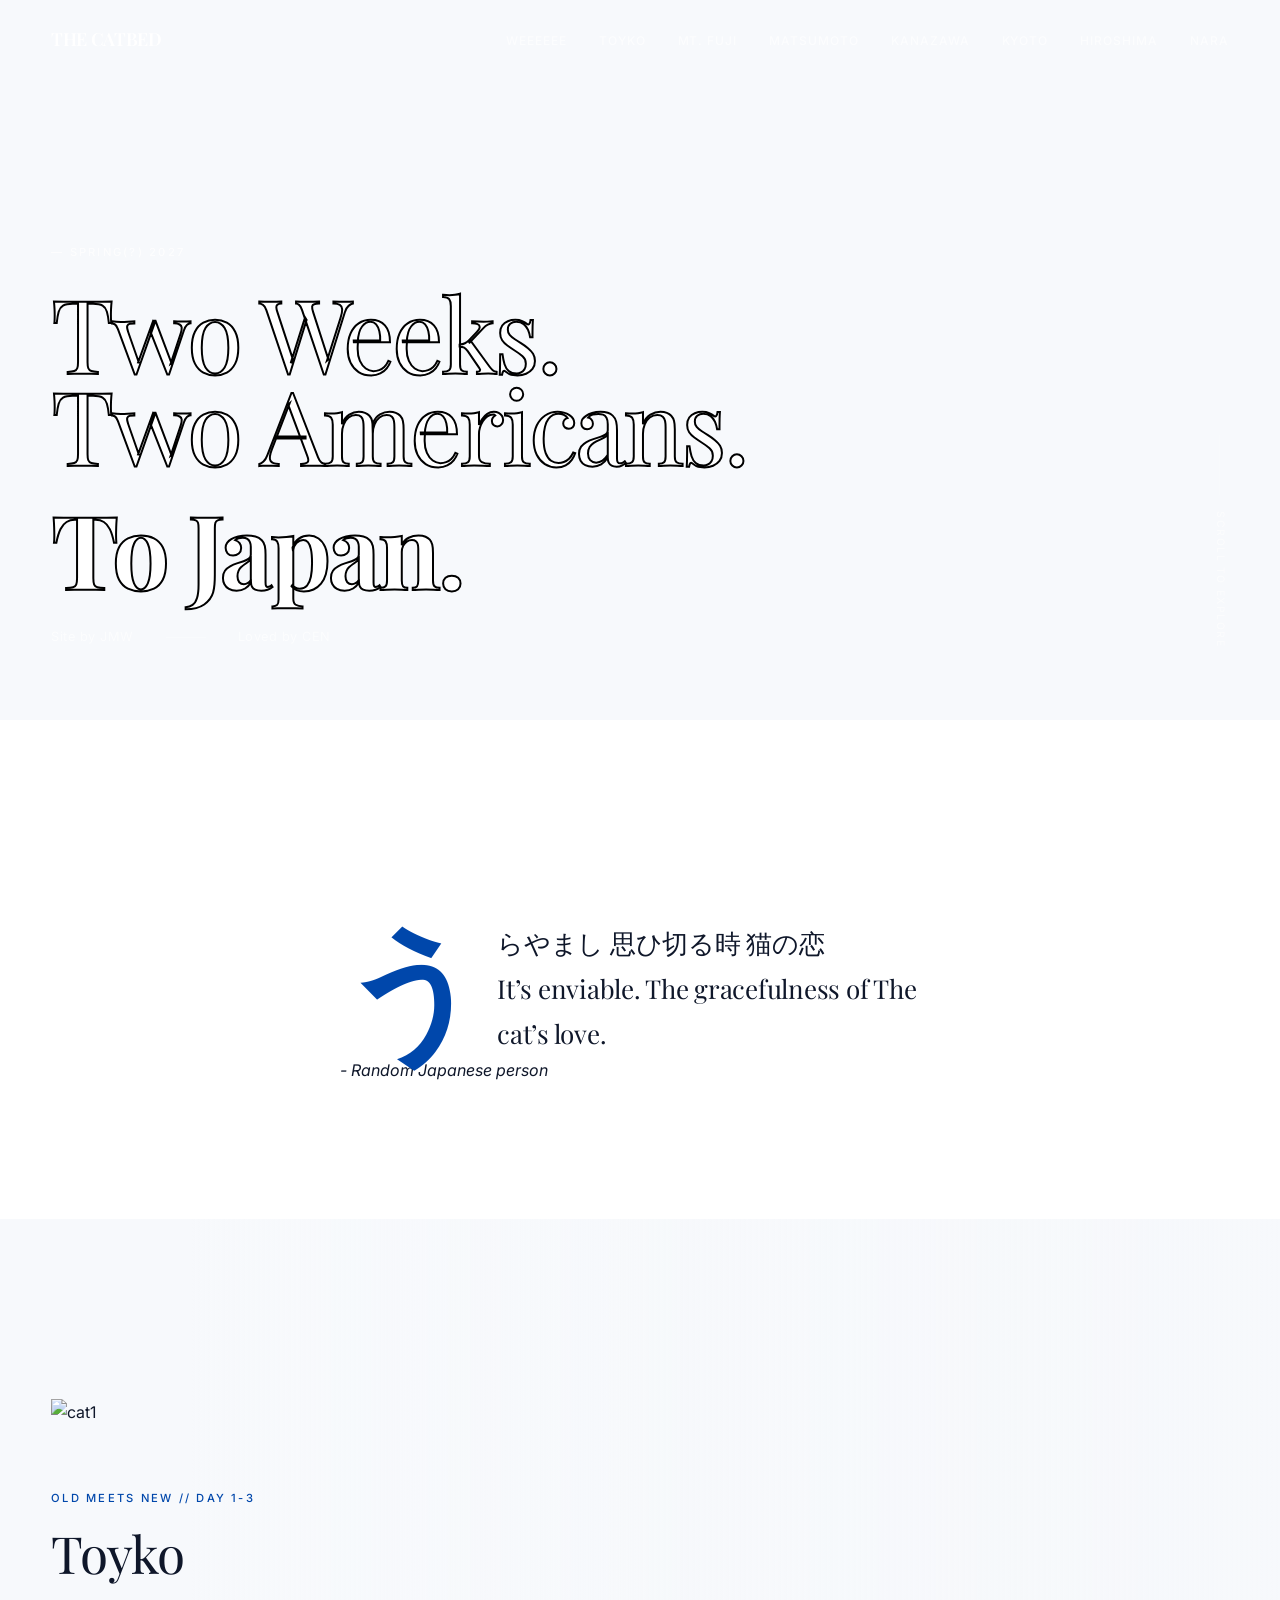
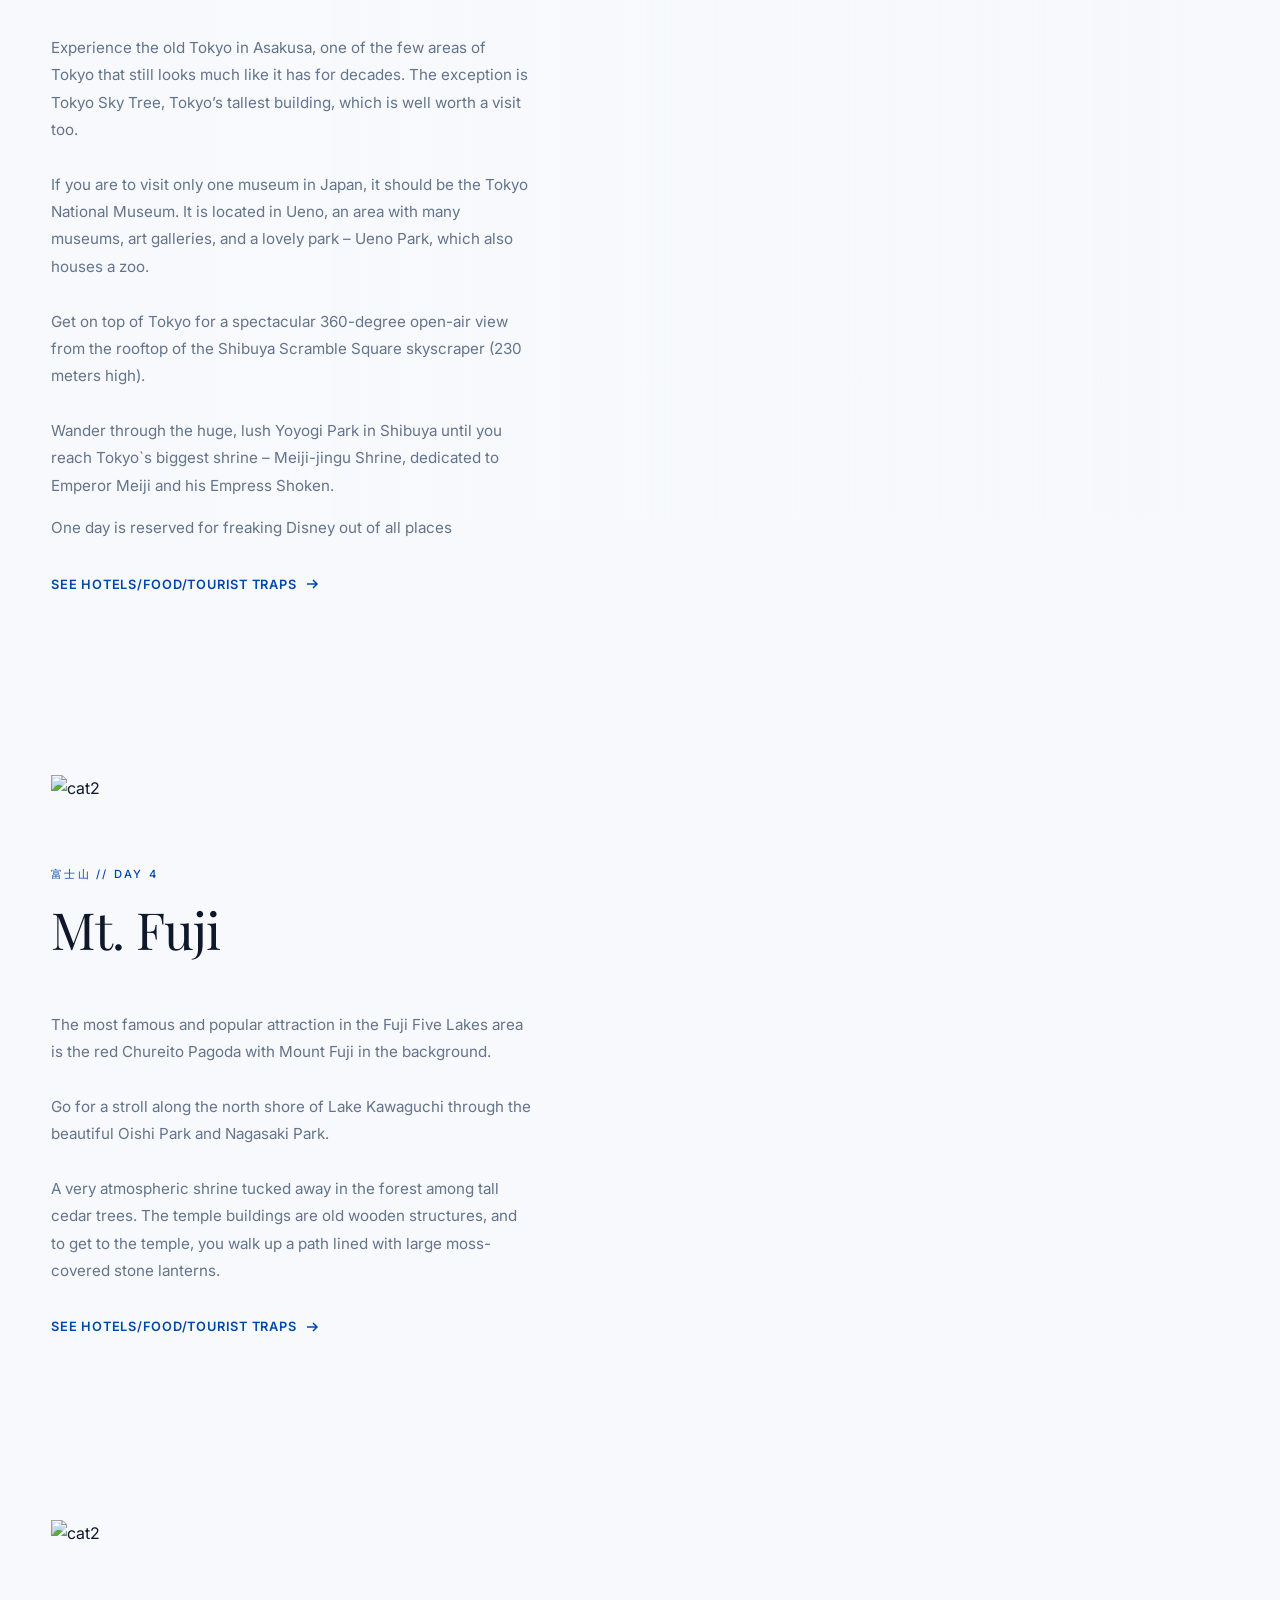
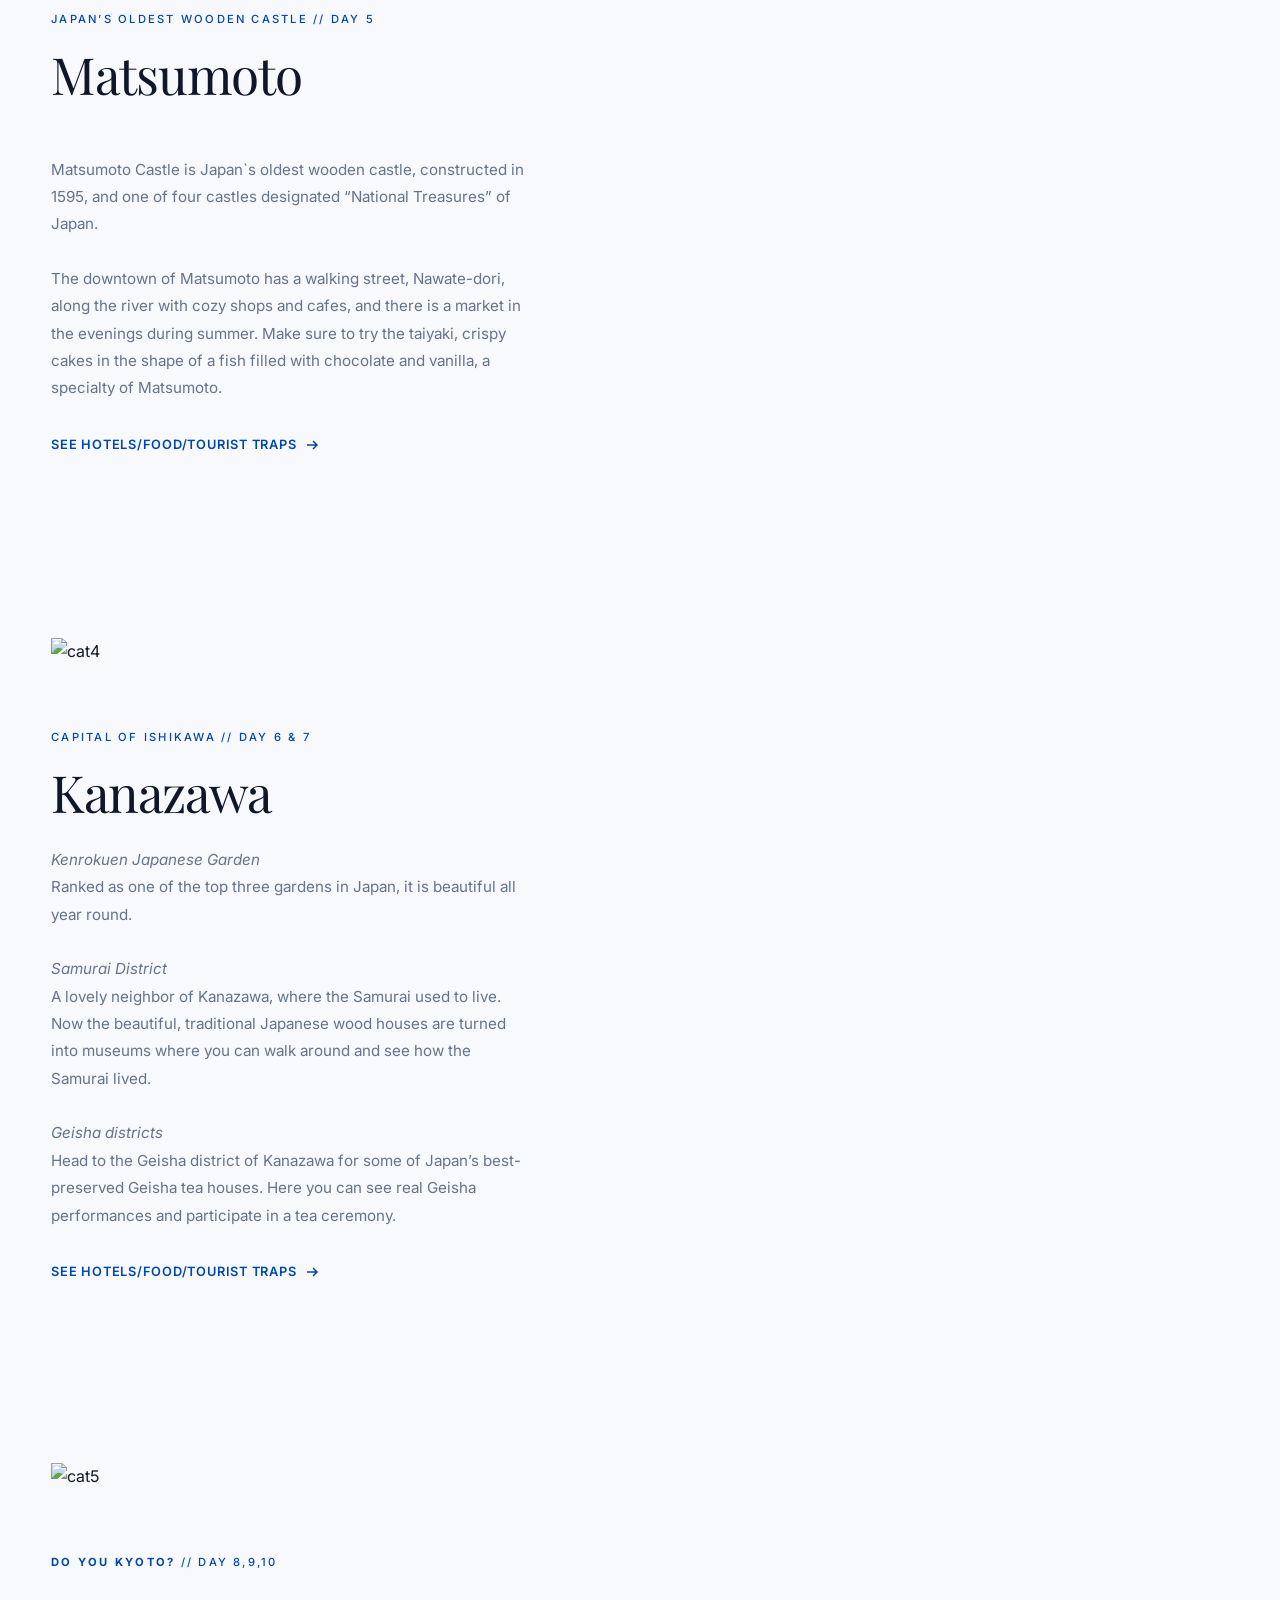
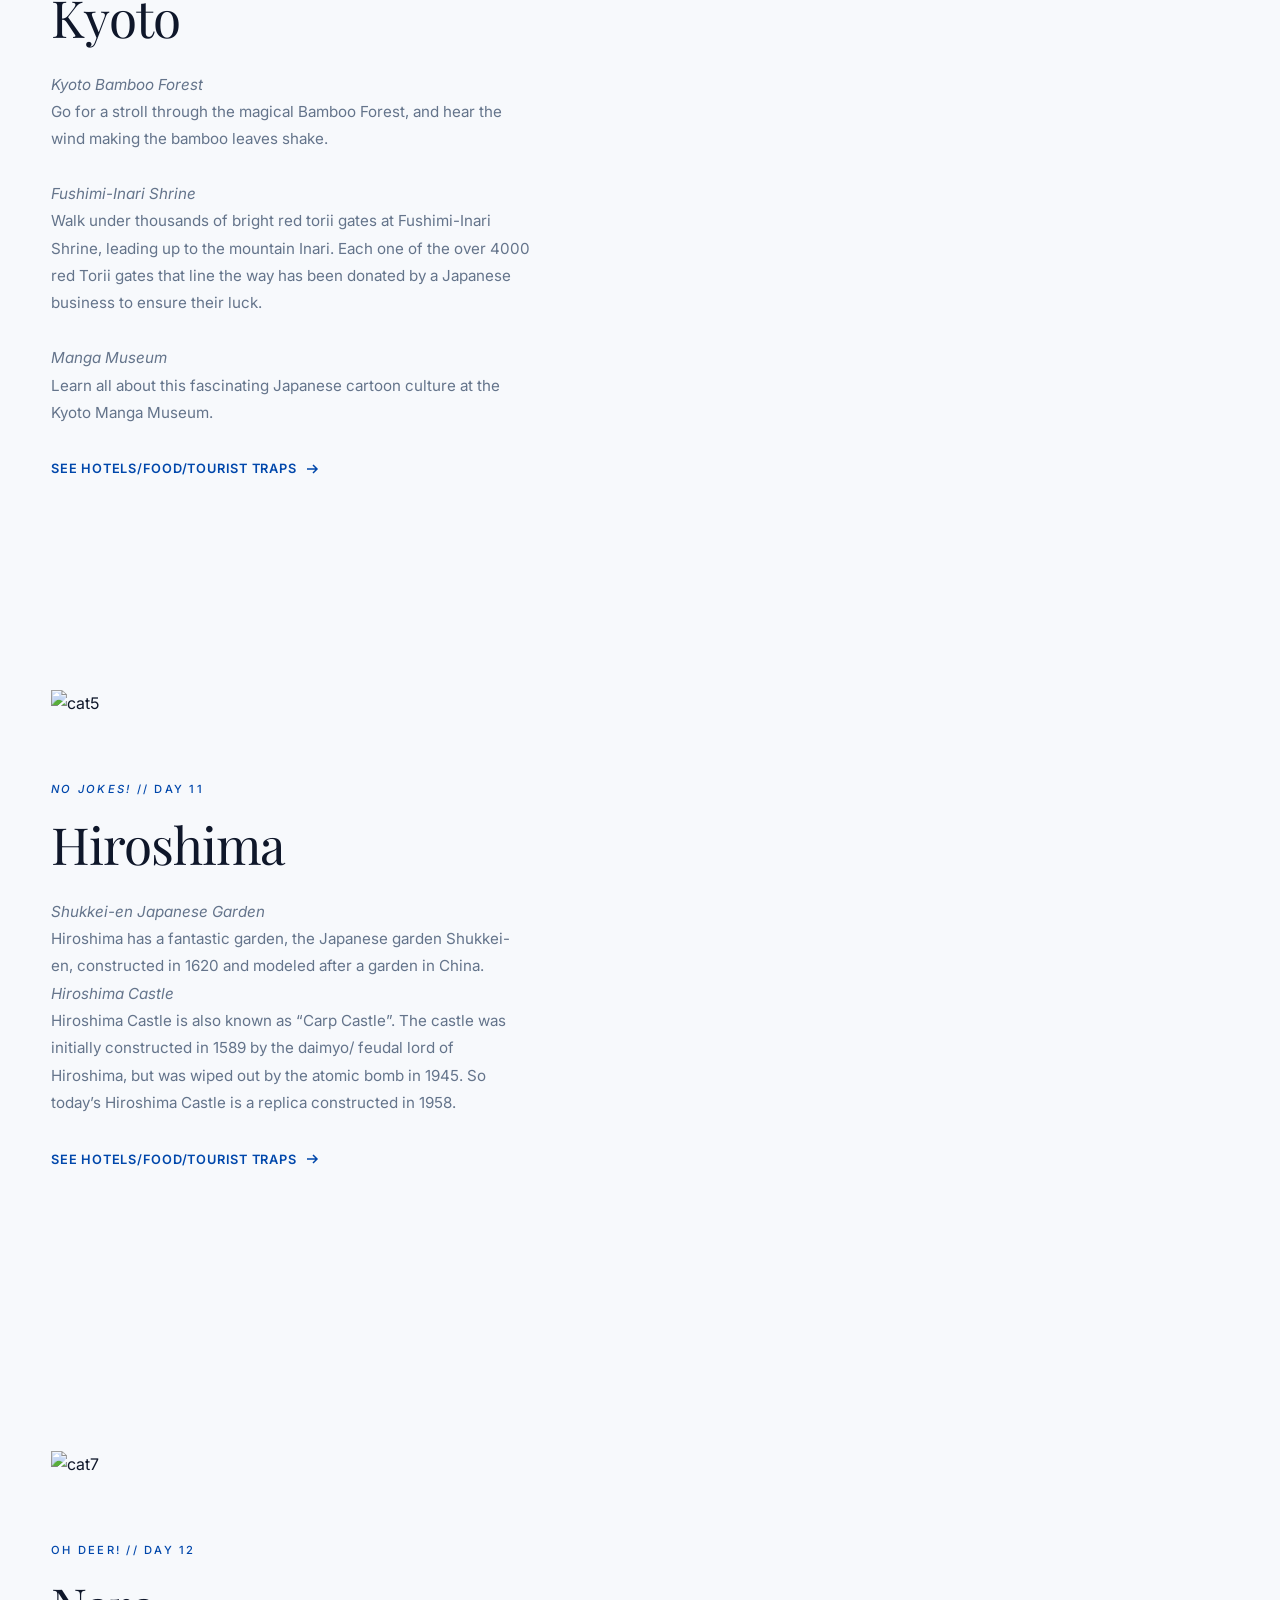
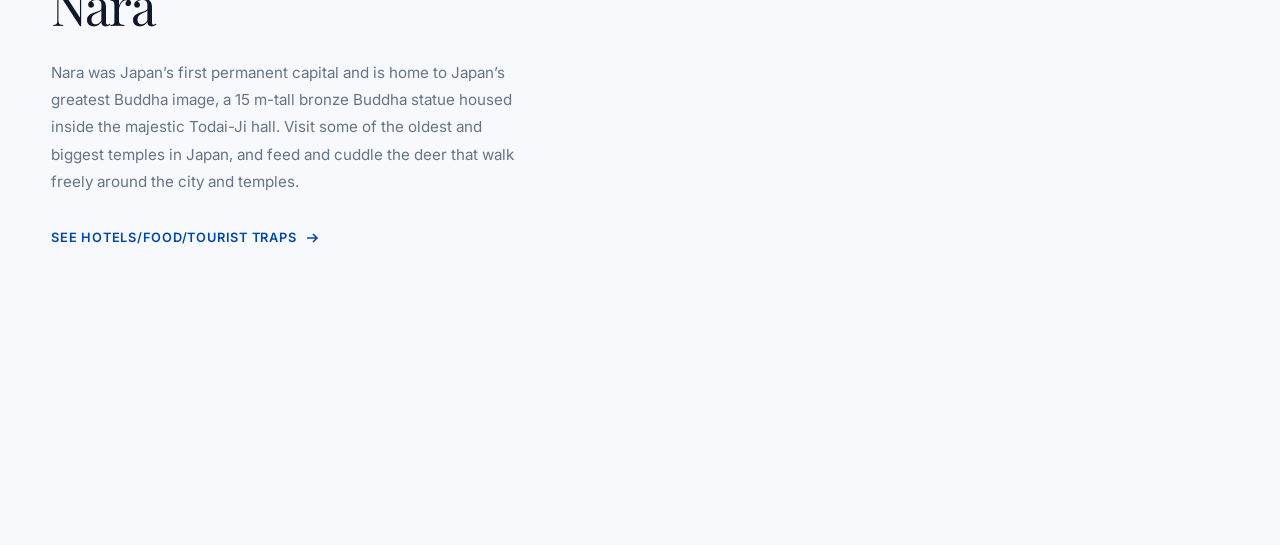
==== index.html @ 1c4312fd "Add files via upload" ====
<!DOCTYPE html>
<html lang="en">
<head>
    <meta charset="UTF-8">
    <meta name="viewport" content="width=device-width, initial-scale=1.0">
    <title>The Compass - Editorial Travel Template</title>
    <link rel="preconnect" href="https://fonts.googleapis.com">
    <link rel="preconnect" href="https://fonts.gstatic.com" crossorigin>
    <link href="https://fonts.googleapis.com/css2?family=Inter:wght@300;400;500;600&family=Playfair+Display:ital,wght@0,400;0,500;0,600;0,700;1,400;1,500&display=swap" rel="stylesheet">
    <link rel="stylesheet" href="tooplate-2164-compass-style.css">
</head>
<body>

    <!-- NAVIGATION -->
    <nav class="nav-bar">
        <a href="./hidden.html" class="nav-logo">The catbed</a>
        <button class="nav-toggle" aria-label="Toggle navigation">
            <span></span><span></span><span></span>
        </button>
        <ul class="nav-links nav-links--desktop">
            <li><a href="#prologue">Weeeeee</a></li>
            <li><a href="#Toyko">Toyko</a></li>
            <li><a href="#Fuji">Mt. Fuji</a></li>
            <li><a href="#Matsumoto">Matsumoto</a></li>
            <li><a href="#Kanazawa">Kanazawa</a></li>
            <li><a href="#Kyoto">Kyoto</a></li>
            <li><a href="#Hiroshima">Hiroshima</a></li>
            <li><a href="#Nara">Nara</a></li>

        </ul>
    </nav>

    <!-- MOBILE DRAWER (outside nav-bar to avoid backdrop-filter containing block) -->
    <ul class="nav-links nav-links--mobile">
        <li class="nav-close-wrap"><button class="nav-close" aria-label="Close menu">&times;</button></li>
        <li><a href="#prologue">Prologue</a></li>
        <li><a href="#route">The Route</a></li>
        <li><a href="#gallery">Gallery</a></li>
        <li><a href="#contact">Contact</a></li>
    </ul>

    <!-- SECTION 1 — HERO -->
    <section class="hero">
        <div class="tenor-gif-embed" data-postid="16352456" data-share-method="host" data-aspect-ratio="1" data-width="100%"><a href="https://tenor.com/view/alex-geerken-geerken-animator-animation-cartoon-gif-16352456">Alex Geerken Geerken GIF</a>from <a href="https://tenor.com/search/alex+geerken-gifs">Alex Geerken GIFs</a></div> <script type="text/javascript" async src="https://tenor.com/embed.js"></script>
        <div class="hero-content">
            <p class="hero-issue">&mdash; Spring(?) 2027</p>
            <h2 class="hero-title">Two Weeks. <br>Two Americans.</h2>
            <h1 class="hero-title"><em1>To Japan.</em1></h1>
            <div class="hero-meta">
                <span>Site by JMW</span>
                <span class="divider"></span>
                <span>Loved by CEN</span>
            </div>
        </div>
        <div class="hero-scroll">Scroll to explore</div>
    </section>

    <!-- SECTION 2 — PROLOGUE -->
    <section class="prologue" id="prologue">
        <div class="prologue-inner">
            <p class="prologue-label reveal"></p>
            <p class="prologue-text reveal">
            うらやまし 思ひ切る時 猫の恋

            <br>It’s enviable.
            The gracefulness of
            The cat’s love.
            </p>
            <cite>- Random Japanese person </cite>
            <p class="prologue-text reveal">
            </p>
        </div>
    </section>

    <!-- Cities -->
    <section class="route" id="route">
        <div class="route-bg">
            <img src="images/route-01.jpg" alt="Lofoten mountains" class="active" data-slide="0">
            <img src="images/route-02.jpg" alt="Iceland glacial lagoon" data-slide="1">
            <img src="images/route-03.jpg" alt="Faroe Islands cliffs" data-slide="2">
            <img src="images/route-04.jpg" alt="Faroe Islands cliffs" data-slide="3">
            <img src="images/route-05.jpg" alt="Faroe Islands cliffs" data-slide="4">
             <img src="images/route-06.jpg" alt="Faroe Islands cliffs" data-slide="5">
             <img src="images/route-07.jpg" alt="Faroe Islands cliffs" data-slide="6">
        </div>

        <div class="route-chapters">

            <article class="chapter reveal" data-chapter="0" id="Toyko">
                <div class="chapter-image"> <img src="images/cat1.jpg" alt="cat1" class="active"> </div>
                <p class="chapter-location">Old Meets New // Day 1-3</p>
                <h2 class="chapter-title">Toyko</h2>
                <p class="chapter-body">
                <br>Experience the old Tokyo in Asakusa, one of the few areas of Tokyo that still looks much like it has for decades. The exception is Tokyo Sky Tree, Tokyo’s tallest building, which is well worth a visit too.<br>

                <br>If you are to visit only one museum in Japan, it should be the Tokyo National Museum. It is located in Ueno, an area with many museums, art galleries, and a lovely park – Ueno Park, which also houses a zoo.<br>

                <br>Get on top of Tokyo for a spectacular 360-degree open-air view from the rooftop of the Shibuya Scramble Square skyscraper (230 meters high).<br>

                <br>Wander through the huge, lush Yoyogi Park in Shibuya until you reach Tokyo`s biggest shrine – Meiji-jingu Shrine, dedicated to Emperor Meiji and his Empress Shoken.<br>
                </p>
                <p class="chapter-body">
                One day is reserved for freaking Disney out of all places
                </p>
                <a href="#" class="chapter-link">
                    See Hotels/Food/Tourist Traps
                    <svg viewBox="0 0 16 16" fill="none" stroke="currentColor" stroke-width="1.5"><path d="M3 8h10M9 4l4 4-4 4"/></svg>
                </a>
            </article>

            <article class="chapter reveal" data-chapter="1" id="Fuji">
                <div class="chapter-image"> <img src="images/cat2.jpg" alt="cat2" class="active"> </div>
                <p class="chapter-location">富士山 // Day 4</p>
                <h2 class="chapter-title">Mt. Fuji</h2>
                <p class="chapter-body">
                    <br>The most famous and popular attraction in the Fuji Five Lakes area is the red Chureito Pagoda with Mount Fuji in the background. <br>
                    <br>Go for a stroll along the north shore of Lake Kawaguchi through the beautiful Oishi Park and Nagasaki Park.<br>
                    <br>A very atmospheric shrine tucked away in the forest among tall cedar trees. The temple buildings are old wooden structures, and to get to the temple, you walk up a path lined with large moss-covered stone lanterns.<br>
                </p>
                <a href="#" class="chapter-link">
                    See Hotels/Food/Tourist Traps
                    <svg viewBox="0 0 16 16" fill="none" stroke="currentColor" stroke-width="1.5"><path d="M3 8h10M9 4l4 4-4 4"/></svg>
                </a>
            </article>

            <article class="chapter reveal" data-chapter="2" id="Matsumoto">
                <div class="chapter-image"> <img src="images/cat3.jpg" alt="cat2" class="active"> </div>
                <p class="chapter-location">Japan’s oldest wooden castle // Day 5</p>
                <h2 class="chapter-title">Matsumoto</h2>
                <p class="chapter-body">
                    <br>Matsumoto Castle is Japan`s oldest wooden castle, constructed in 1595, and one of four castles designated “National Treasures” of Japan.<br>
                    <br>The downtown of Matsumoto has a walking street, Nawate-dori, along the river with cozy shops and cafes, and there is a market in the evenings during summer. Make sure to try the taiyaki, crispy cakes in the shape of a fish filled with chocolate and vanilla, a specialty of Matsumoto.<br>
                </p>
                <a href="#" class="chapter-link">
                    See Hotels/Food/Tourist Traps
                    <svg viewBox="0 0 16 16" fill="none" stroke="currentColor" stroke-width="1.5"><path d="M3 8h10M9 4l4 4-4 4"/></svg>
                </a>
            </article>

            <article class="chapter reveal" data-chapter="3" id="Kanazawa">
                <div class="chapter-image"> <img src="images/cat4.jpg" alt="cat4" class="active"> </div>
                <p class="chapter-location">Capital of Ishikawa  // Day 6 & 7</p>
                <h2 class="chapter-title">Kanazawa</h2>
                <p class="chapter-body">
                    <em>Kenrokuen Japanese Garden</em>
                    <br>Ranked as one of the top three gardens in Japan, it is beautiful all year round.<br>
                    <br> <em>Samurai District</em>
                    <br>A lovely neighbor of Kanazawa, where the Samurai used to live. Now the beautiful, traditional Japanese wood houses are turned into museums where you can walk around and see how the Samurai lived.<br>
                    <br><em>Geisha districts</em>
                    <br>Head to the Geisha district of Kanazawa for some of Japan’s best-preserved Geisha tea houses. Here you can see real Geisha performances and participate in a tea ceremony.
                </p>
                <a href="#" class="chapter-link">
                    See Hotels/Food/Tourist Traps
                    <svg viewBox="0 0 16 16" fill="none" stroke="currentColor" stroke-width="1.5"><path d="M3 8h10M9 4l4 4-4 4"/></svg>
                </a>
            </article>

            <article class="chapter reveal" data-chapter="4" id="Kyoto">
                <div class="chapter-image"> <img src="images/cat5.jpg" alt="cat5" class="active"> </div>
                <p class="chapter-location"><b>DO YOU KYOTO?</b> // Day 8,9,10</p>
                <h2 class="chapter-title">Kyoto</h2>
                <p class="chapter-body">
                <em>Kyoto Bamboo Forest</em><br>
                Go for a stroll through the magical Bamboo Forest, and hear the wind making the bamboo leaves shake.<br>
                <br><em>Fushimi-Inari Shrine</em><br>
                Walk under thousands of bright red torii gates at Fushimi-Inari Shrine, leading up to the mountain Inari. Each one of the over 4000 red Torii gates that line the way has been donated by a Japanese business to ensure their luck.<br>
                <br><em>Manga Museum</em>
                <br>Learn all about this fascinating Japanese cartoon culture at the Kyoto Manga Museum.
                </p>
                <a href="#" class="chapter-link">
                    See Hotels/Food/Tourist Traps
                    <svg viewBox="0 0 16 16" fill="none" stroke="currentColor" stroke-width="1.5"><path d="M3 8h10M9 4l4 4-4 4"/></svg>
                </a>
            </article>

            <article class="chapter reveal" data-chapter="5" id="Hiroshima">
                <div class="chapter-image"> <img src="images/cat6.jpg" alt="cat5" class="active"> </div>
                <p class="chapter-location"><em>No Jokes!</em> // Day 11</p>
                <h2 class="chapter-title">Hiroshima</h2>
                <p class="chapter-body">
                <em>Shukkei-en Japanese Garden</em><br>
                Hiroshima has a fantastic garden, the Japanese garden Shukkei-en, constructed in 1620 and modeled after a garden in China.<br>
                <em>Hiroshima Castle</em><br>
                Hiroshima Castle is also known as “Carp Castle”. The castle was initially constructed in 1589 by the daimyo/ 
                feudal lord of Hiroshima, but was wiped out by the atomic bomb in 1945. So today’s Hiroshima Castle is a replica constructed in 1958.
                </p>
                <a href="#" class="chapter-link">
                    See Hotels/Food/Tourist Traps
                    <svg viewBox="0 0 16 16" fill="none" stroke="currentColor" stroke-width="1.5"><path d="M3 8h10M9 4l4 4-4 4"/></svg>
                </a>
            </article>

             <article class="chapter reveal" data-chapter="6" id="Nara">
                <div class="chapter-image"> <img src="images/cat7.jpg" alt="cat7" class="active"> </div>
                <p class="chapter-location">Oh Deer! // Day 12</p>
                <h2 class="chapter-title">Nara</h2>
                <p class="chapter-body">
                Nara was Japan’s first permanent capital and is home to Japan’s greatest Buddha image, a 15 m-tall bronze Buddha statue housed inside the majestic Todai-Ji hall. Visit some of the oldest and biggest temples in Japan, 
                and feed and cuddle the deer that walk freely around the city and temples.
                </p>
                <a href="#" class="chapter-link">
                    See Hotels/Food/Tourist Traps
                    <svg viewBox="0 0 16 16" fill="none" stroke="currentColor" stroke-width="1.5"><path d="M3 8h10M9 4l4 4-4 4"/></svg>
                </a>
      
        </div>






















    </section>

    <!-- SECTION 5 — FOOTER 
    <footer class="site-footer" id="contact">
        <div class="footer-top">
            <div class="footer-brand">
                <h3 class="footer-brand-title">The<br>Compass</h3>
                <p class="footer-brand-desc">An independent journal of slow travel, landscape photography, and the art of deliberate wandering. Published quarterly.</p>
            </div>
            <div class="footer-col">
                <p class="footer-col-title">Issues</p>
                <ul>
                    <li><a href="#">No. 14 - The North</a></li>
                    <li><a href="#">No. 13 - Patagonia</a></li>
                    <li><a href="#">No. 12 - The Atlas</a></li>
                    <li><a href="#">No. 11 - Hokkaido</a></li>
                    <li><a href="#">Archive</a></li>
                </ul>
            </div>
            <div class="footer-col">
                <p class="footer-col-title">Journal</p>
                <ul>
                    <li><a href="#">Field Notes</a></li>
                    <li><a href="#">Photo Essays</a></li>
                    <li><a href="#">Interviews</a></li>
                    <li><a href="#">Contributors</a></li>
                </ul>
            </div>
            <div class="footer-col footer-subscribe">
                <p class="footer-col-title">Subscribe</p>
                <p>Get each issue delivered to your inbox. No spam, just stories from the road.</p>
                <div class="footer-subscribe-form">
                    <input type="email" placeholder="Your email address" aria-label="Email address">
                    <button type="button">Join</button>
                </div>
            </div>
        </div>
        <div class="footer-bottom">
            <p class="footer-copy">
                &copy; 2026 The Compass. Design: <a href="https://www.tooplate.com" target="_blank" rel="nofollow noopener">Tooplate</a>
            </p>
            <div class="footer-social">
                <a href="#">Instagram</a>
                <a href="https://x.com/minthu" target="_blank">Twitter</a>
                <a href="#">Newsletter</a>
            </div>
        </div>
    </footer>-->
    <script src="tooplate-2164-compass-script.js"></script>
</body>
</html>
---- tooplate-2164-compass-style.css ----
*, *::before, *::after {
    margin: 0;
    padding: 0;
    box-sizing: border-box;
}

:root {
    --glacier:  #F7F9FC;
    --snow:     #FFFFFF;
    --slate:    #0F172A;
    --cobalt:   #0047AB;
    --cobalt-light: #0047AB1A;
    --mist:     #E2E8F0;
    --stone:    #64748B;

    --serif:    'Playfair Display', Georgia, serif;
    --sans:     'Inter', system-ui, sans-serif;

    --space-xs:  clamp(0.5rem, 1vw, 1rem);
    --space-sm:  clamp(1rem, 2vw, 2rem);
    --space-md:  clamp(2rem, 5vw, 5rem);
    --space-lg:  clamp(4rem, 10vh, 10rem);
    --space-xl:  clamp(6rem, 15vh, 15rem);

    --gutter:    clamp(1.5rem, 4vw, 4rem);
    --max-w:     1400px;
}

html {
    font-size: 16px;
    scroll-behavior: smooth;
    -webkit-font-smoothing: antialiased;
    -moz-osx-font-smoothing: grayscale;
}

body {
    font-family: var(--sans);
    font-weight: 400;
    line-height: 1.7;
    color: var(--slate);
    background-color: var(--glacier);
}

body.menu-open {
    overflow: hidden;
}

img {
    display: block;
    width: 100%;
    height: 100%;
    object-fit: cover;
}

a {
    color: var(--cobalt);
    text-decoration: none;
    transition: opacity 0.3s ease;
}

a:hover {
    opacity: 0.7;
}

/* ================================================
   NAVIGATION — Minimal top bar
   ================================================ */

.nav-bar {
    position: fixed;
    top: 0;
    left: 0;
    right: 0;
    z-index: 100;
    display: flex;
    align-items: center;
    justify-content: space-between;
    padding: 1.5rem var(--gutter);
    background: transparent;
    backdrop-filter: none;
    border-bottom: 1px solid transparent;
    transition: background 0.5s ease, backdrop-filter 0.5s ease, 
                padding 0.4s ease, border-color 0.5s ease;
}

.nav-bar.scrolled {
    background: rgba(15, 23, 42, 0.72);
    backdrop-filter: blur(16px) saturate(1.4);
    -webkit-backdrop-filter: blur(16px) saturate(1.4);
    padding-top: 1rem;
    padding-bottom: 1rem;
    border-bottom-color: rgba(255, 255, 255, 0.06);
}

.nav-logo {
    font-family: var(--serif);
    font-size: 1.125rem;
    font-weight: 600;
    letter-spacing: -0.02em;
    color: var(--snow);
    text-transform: uppercase;
}

.nav-links {
    list-style: none;
}

.nav-links a {
    font-family: var(--sans);
    font-size: 0.75rem;
    font-weight: 500;
    letter-spacing: 0.08em;
    text-transform: uppercase;
    color: rgba(255, 255, 255, 0.65);
    text-decoration: none;
    transition: color 0.3s ease, letter-spacing 0.3s ease;
}

.nav-links--desktop {
    display: flex;
    gap: 2rem;
}

.nav-links--mobile {
    display: none;
}

.nav-links a:hover {
    color: var(--snow);
    letter-spacing: 0.14em;
    opacity: 1;
}

/* Hamburger */
.nav-toggle {
    display: none;
    flex-direction: column;
    gap: 5px;
    background: none;
    border: none;
    cursor: pointer;
    padding: 4px;
    z-index: 200;
}

.nav-toggle span {
    width: 24px;
    height: 1.5px;
    background: var(--snow);
    transition: transform 0.3s ease, opacity 0.3s ease;
}

.nav-toggle.active span:nth-child(1) {
    transform: rotate(45deg) translateY(4.5px);
}

.nav-toggle.active span:nth-child(2) {
    opacity: 0;
}

.nav-toggle.active span:nth-child(3) {
    transform: rotate(-45deg) translateY(-4.5px);
}

/* ================================================
   SECTION 1 — HERO (The Cover)
   ================================================ */

.hero {
    position: relative;
    height: 80vh;
    width: 100%;
    overflow: hidden;
}
.tenor-gif-embed {
    transform: translateY(-500px) scaleX(-1);
}

.hero-image {
    position: absolute;
    inset: 0;
}

.hero-image::after {
    content: '';
    position: absolute;
    inset: 0;
    background: linear-gradient(
        0deg,
        rgba(15, 23, 42, 0.65) 0%,
        rgba(15, 23, 42, 0.15) 40%,
        rgba(15, 23, 42, 0.05) 100%
    );
}

.hero-content {
    position: absolute;
    bottom: clamp(3rem, 8vh, 8rem);
    left: var(--gutter);
    right: var(--gutter);
    color: var(--snow);
}

.hero-issue {
    font-family: var(--sans);
    font-size: 0.7rem;
    font-weight: 500;
    letter-spacing: 0.2em;
    text-transform: uppercase;
    margin-bottom: 1.5rem;
    opacity: 0.8;
}

.hero-title {
    font-family: var(--serif);
    font-size: clamp(3rem, 8vw, 7.5rem);
    font-weight: 400;
    line-height: 0.9;
    letter-spacing: -0.03em;
    max-width: 14ch;
    margin-bottom: 2rem;
   -webkit-text-stroke-width: 2px;
   -webkit-text-stroke-color: black;
}

.hero-title em1 {
    font-weight: bold;
}

.hero-meta {
    display: flex;
    align-items: center;
    gap: 2rem;
    font-family: var(--sans);
    font-size: 0.8rem;
    font-weight: 400;
    letter-spacing: 0.04em;
    opacity: 0.7;
}

.hero-meta span {
    display: flex;
    align-items: center;
    gap: 0.5rem;
}

.hero-meta .divider {
    width: 40px;
    height: 1px;
    background: var(--snow);
    opacity: 0.4;
}

.hero-scroll {
    position: absolute;
    bottom: clamp(3rem, 8vh, 8rem);
    right: var(--gutter);
    writing-mode: vertical-rl;
    font-family: var(--sans);
    font-size: 0.65rem;
    font-weight: 500;
    letter-spacing: 0.15em;
    text-transform: uppercase;
    color: var(--snow);
    opacity: 0.6;
    display: flex;
    align-items: center;
    gap: 1rem;
}

.hero-scroll::before {
    content: '';
    width: 1px;
    height: 60px;
    background: var(--snow);
    opacity: 0.4;
    animation: scrollPulse 2s ease-in-out infinite;
}

@keyframes scrollPulse {
    0%, 100% { opacity: 0.2; transform: scaleY(1); }
    50% { opacity: 0.6; transform: scaleY(1); }
}

/* ================================================
   SECTION 2 — PROLOGUE (Typographic Drop)
   ================================================ */

.prologue {
    padding: var(--space-xl) var(--gutter);
    background: var(--snow);
}

.prologue-inner {
    max-width: 60ch;
    margin: 0 auto;
}

.prologue-label {
    font-family: var(--sans);
    font-size: 0.7rem;
    font-weight: 500;
    letter-spacing: 0.2em;
    text-transform: uppercase;
    color: var(--cobalt);
    margin-bottom: var(--space-md);
    display: flex;
    align-items: center;
    gap: 1rem;
}

.prologue-label::after {
    content: '';
    flex: 1;
    max-width: 120px;
    height: 1px;
    background: var(--cobalt);
    opacity: 0.3;
}

.prologue-text {
    font-family: var(--serif);
    font-size: clamp(1.25rem, 2.5vw, 1.625rem);
    line-height: 1.75;
    color: var(--slate);
    letter-spacing: -0.01em;
}

.prologue-text::first-letter {
    font-family: var(--serif);
    font-weight: 700;
    float: left;
    font-size: 5.5em;
    line-height: 0.8;
    margin-right: 0.08em;
    margin-top: 0.05em;
    color: var(--cobalt);
}

.prologue-text + .prologue-text {
    margin-top: 1.5em;
    text-indent: 0;
}

.prologue-text + .prologue-text::first-letter {
    font-size: inherit;
    float: none;
    margin: 0;
    color: inherit;
    font-weight: inherit;
    line-height: inherit;
}

.prologue-pullquote {
    margin: var(--space-md) 0;
    padding: var(--space-sm) 0;
    border-top: 1px solid var(--mist);
    border-bottom: 1px solid var(--mist);
}

.prologue-pullquote p {
    font-family: var(--serif);
    font-style: italic;
    font-size: clamp(1.5rem, 3vw, 2.25rem);
    line-height: 1.45;
    color: var(--cobalt);
    letter-spacing: -0.02em;
}

.prologue-pullquote cite {
    display: block;
    margin-top: 1rem;
    font-family: var(--sans);
    font-style: normal;
    font-size: 0.75rem;
    font-weight: 500;
    letter-spacing: 0.1em;
    text-transform: uppercase;
    color: var(--stone);
}

/* ================================================
   SECTION 3 — THE ROUTE (Sticky Image Offset)
   ================================================ */

.route {
    position: relative;
    background: var(--glacier);
}

.route-bg {
    position: sticky;
    top: 0;
    height: 100vh;
    width: 100%;
    overflow: hidden;
    z-index: 0;
}

.route-bg img {
    position: absolute;
    inset: 0;
    opacity: 0;
    transition: opacity 1.2s cubic-bezier(0.25, 0.46, 0.45, 0.94);
}

.route-bg img.active {
    opacity: 1;
}

.route-bg::after {
    content: '';
    position: absolute;
    inset: 0;
    background: linear-gradient(
        90deg,
        var(--glacier) 0%,
        var(--glacier) 15%,
        rgba(247, 249, 252, 0.85) 30%,
        rgba(247, 249, 252, 0.45) 50%,
        rgba(247, 249, 252, 0.1) 90%,
        transparent 100%
    );
    z-index: 1;
    pointer-events: none;
}

.route-chapters {
    position: relative;
    z-index: 2;
    margin-top: -100vh;
    padding: var(--space-xl) var(--gutter);
}

.chapter {
    padding: 10vh 0;
    min-height: 80vh;
    display: flex;
    flex-direction: column;
    justify-content: center;
}

.chapter:first-child {
    padding-top: 5vh;
}

.chapter-number {
    font-family: var(--serif);
    font-size: clamp(4rem, 8vw, 6rem);
    font-weight: 400;
    color: var(--cobalt);
    opacity: 0.12;
    line-height: 1;
    margin-bottom: 1rem;
}

.chapter-location {
    font-family: var(--sans);
    font-size: 0.7rem;
    font-weight: 500;
    letter-spacing: 0.2em;
    text-transform: uppercase;
    color: var(--cobalt);
    margin-bottom: 1rem;
}

.chapter-title {
    font-family: var(--serif);
    font-size: clamp(2rem, 4vw, 3.25rem);
    font-weight: 400;
    line-height: 1.15;
    letter-spacing: -0.02em;
    color: var(--slate);
    margin-bottom: 1.5rem;
    max-width: 18ch;
}

.chapter-body {
    font-family: var(--sans);
    font-size: 0.95rem;
    line-height: 1.8;
    color: var(--stone);
    max-width: 48ch;
}

.chapter-body + .chapter-body {
    margin-top: 1em;
}

.chapter-image {
    width: 6%;
    height: 10vh;
    object-fit: fill;
}
.chapter-image img {
    object-fit:scale-down;
}



.chapter-link {
    display: inline-flex;
    align-items: center;
    gap: 0.5rem;
    margin-top: 2rem;
    font-family: var(--sans);
    font-size: 0.8rem;
    font-weight: 600;
    letter-spacing: 0.06em;
    text-transform: uppercase;
    color: var(--cobalt);
}

.chapter-link svg {
    width: 16px;
    height: 16px;
    transition: transform 0.3s ease;
}

.chapter-link:hover {
    opacity: 1;
}

.chapter-link:hover svg {
    transform: translateX(4px);
}

/* ================================================
   SECTION 4 — THE GALLERY (Structured Masonry)
   ================================================ */

.gallery {
    padding: var(--space-xl) var(--gutter);
    background: var(--snow);
}

.gallery-header {
    display: flex;
    align-items: flex-end;
    justify-content: space-between;
    margin-bottom: var(--space-md);
    padding-bottom: var(--space-sm);
    border-bottom: 1px solid var(--mist);
}

.gallery-title {
    font-family: var(--serif);
    font-size: clamp(2.5rem, 5vw, 4rem);
    font-weight: 400;
    line-height: 1.1;
    letter-spacing: -0.03em;
}

.gallery-count {
    font-family: var(--sans);
    font-size: 0.75rem;
    font-weight: 500;
    letter-spacing: 0.1em;
    text-transform: uppercase;
    color: var(--stone);
    padding-bottom: 0.5rem;
}

.gallery-grid {
    
}

.gallery-item {
  margin: 5px;
  border: 1px solid #ccc;
  width: 100px;
  height:100px;
}

.gallery-item::after {
    content: '';
    position: absolute;
    inset: 0;
    background: linear-gradient(0deg, rgba(15, 23, 42, 0.5) 0%, transparent 50%);
    opacity: 0;
    transition: opacity 0.4s ease;
}

.gallery-item:hover::after {
    opacity: 1;
}

.gallery-item img {
    transition: transform 0.6s cubic-bezier(0.25, 0.46, 0.45, 0.94);
}

.gallery-item:hover img {
    transform: scale(1.04);
}

.gallery-caption {
    position: absolute;
    bottom: 1rem;
    left: 1rem;
    right: 1rem;
    z-index: 2;
    color: var(--snow);
    opacity: 0;
    transform: translateY(8px);
    transition: opacity 0.4s ease 0.05s, transform 0.4s ease 0.05s;
}

.gallery-item:hover .gallery-caption {
    opacity: 1;
    transform: translateY(0);
}

.gallery-caption-title {
    font-family: var(--serif);
    font-size: 1rem;
    font-weight: 500;
    margin-bottom: 0.2rem;
}

.gallery-caption-sub {
    font-family: var(--sans);
    font-size: 0.7rem;
    font-weight: 400;
    letter-spacing: 0.04em;
    opacity: 0.7;
}

.gallery-item.tall {
    grid-row: span 2;
}

/* ================================================
   SECTION 5 — FOOTER (The Index)
   ================================================ */

.site-footer {
    padding: var(--space-xl) var(--gutter) var(--space-md);
    background: var(--slate);
    color: var(--snow);
}

.footer-top {
    display: grid;
    grid-template-columns: 1.5fr repeat(3, 1fr);
    gap: var(--gutter);
    padding-bottom: var(--space-lg);
    border-bottom: 1px solid rgba(255, 255, 255, 0.1);
}

.footer-brand-title {
    font-family: var(--serif);
    font-size: clamp(2rem, 4vw, 3rem);
    font-weight: 400;
    line-height: 1.15;
    letter-spacing: -0.02em;
    margin-bottom: 1.5rem;
}

.footer-brand-desc {
    font-family: var(--sans);
    font-size: 0.85rem;
    line-height: 1.7;
    color: rgba(255, 255, 255, 0.5);
    max-width: 32ch;
}

.footer-col-title {
    font-family: var(--sans);
    font-size: 0.65rem;
    font-weight: 600;
    letter-spacing: 0.2em;
    text-transform: uppercase;
    color: rgba(255, 255, 255, 0.35);
    margin-bottom: 1.5rem;
}

.footer-col ul {
    list-style: none;
    display: flex;
    flex-direction: column;
    gap: 0.75rem;
}

.footer-col a {
    font-family: var(--sans);
    font-size: 0.85rem;
    font-weight: 400;
    color: rgba(255, 255, 255, 0.7);
    transition: color 0.3s ease;
}

.footer-col a:hover {
    color: var(--snow);
    opacity: 1;
}

.footer-bottom {
    display: flex;
    align-items: center;
    justify-content: space-between;
    padding-top: var(--space-md);
}

.footer-copy {
    font-family: var(--sans);
    font-size: 0.75rem;
    color: rgba(255, 255, 255, 0.3);
}

.footer-copy a {
    color: rgba(255, 255, 255, 0.5);
}

.footer-social {
    display: flex;
    gap: 1.5rem;
}

.footer-social a {
    font-family: var(--sans);
    font-size: 0.7rem;
    font-weight: 500;
    letter-spacing: 0.1em;
    text-transform: uppercase;
    color: rgba(255, 255, 255, 0.4);
}

.footer-social a:hover {
    color: var(--snow);
    opacity: 1;
}

.footer-subscribe p {
    font-family: var(--sans);
    font-size: 0.85rem;
    line-height: 1.7;
    color: rgba(255, 255, 255, 0.5);
    margin-bottom: 1.25rem;
}

.footer-subscribe-form {
    display: flex;
    border: 1px solid rgba(255, 255, 255, 0.15);
}

.footer-subscribe-form input {
    flex: 1;
    padding: 0.85rem 1rem;
    background: rgba(255, 255, 255, 0.05);
    border: none;
    outline: none;
    font-family: var(--sans);
    font-size: 0.85rem;
    color: var(--snow);
    border-radius: 0;
    -webkit-appearance: none;
}

.footer-subscribe-form input::placeholder {
    color: rgba(255, 255, 255, 0.3);
}

.footer-subscribe-form input:focus {
    background: rgba(255, 255, 255, 0.08);
}

.footer-subscribe-form button {
    padding: 0.85rem 1.5rem;
    background: var(--cobalt);
    border: none;
    font-family: var(--sans);
    font-size: 0.7rem;
    font-weight: 600;
    letter-spacing: 0.12em;
    text-transform: uppercase;
    color: var(--snow);
    cursor: pointer;
    border-radius: 0;
    transition: background 0.3s ease;
    white-space: nowrap;
}

.footer-subscribe-form button:hover {
    background: #0055CC;
}

/* ================================================
   SCROLL REVEAL SYSTEM
   ================================================ */

.reveal {
    opacity: 0;
    transform: translateY(30px);
    transition: opacity 0.8s cubic-bezier(0.25, 0.46, 0.45, 0.94),
                transform 0.8s cubic-bezier(0.25, 0.46, 0.45, 0.94);
}

.reveal.visible {
    opacity: 1;
    transform: translateY(0);
}

/* ================================================
   RESPONSIVE — Tablet
   ================================================ */

@media (max-width: 1024px) {
    .route-chapters {
        padding: var(--space-md) var(--gutter);
    }

    .chapter {
        min-height: auto;
        padding: 6vh 0;
    }

    .gallery-grid {
        grid-template-columns: repeat(2, 1fr);
    }

    .gallery-item.tall {
        grid-row: span 2;
    }

    .footer-top {
        grid-template-columns: 1fr 1fr;
        row-gap: var(--space-md);
    }
}

/* ================================================
   RESPONSIVE — Mobile
   ================================================ */

@media (max-width: 680px) {
    .nav-links--desktop {
        display: none;
    }

    .nav-links--mobile {
        display: flex;
        position: fixed;
        top: 0;
        right: 0;
        bottom: 0;
        width: 280px;
        background: var(--slate);
        flex-direction: column;
        align-items: flex-start;
        justify-content: flex-start;
        gap: 2rem;
        transform: translateX(100%);
        transition: transform 0.45s cubic-bezier(0.25, 0.46, 0.45, 0.94),
                    box-shadow 0.45s ease;
        z-index: 150;
        overflow-y: auto;
        padding: 100px var(--gutter) 80px;
        box-shadow: -20px 0 60px rgba(15, 23, 42, 0);
    }

    .nav-links--mobile.open {
        transform: translateX(0);
        box-shadow: -20px 0 60px rgba(15, 23, 42, 0.3);
    }

    .nav-close-wrap {
        align-self: flex-end;
        margin-bottom: 1rem;
    }

    .nav-close {
        background: none;
        border: none;
        color: rgba(255, 255, 255, 0.5);
        font-size: 2rem;
        line-height: 1;
        cursor: pointer;
        padding: 0.25rem 0.5rem;
        transition: color 0.3s ease;
    }

    .nav-close:hover {
        color: var(--snow);
    }

    .nav-links--mobile a {
        font-size: 1.125rem;
        letter-spacing: 0.15em;
        padding: 0.5rem 0;
    }

    .nav-toggle {
        display: flex;
        z-index: 200;
    }

    .hero-title {
        font-size: clamp(2.5rem, 12vw, 4.5rem);
    }

    .hero-scroll {
        display: none;
    }

    .hero-meta {
        flex-wrap: wrap;
        gap: 1rem;
    }

    .prologue-text::first-letter {
        font-size: 4em;
    }

    .chapter-number {
        font-size: 3.5rem;
    }

    .gallery-grid {
        grid-template-columns: 1fr 1fr;
        grid-auto-rows: clamp(140px, 30vw, 200px);
    }

    .gallery-item.tall {
        grid-row: span 2;
    }

    .footer-top {
        grid-template-columns: 1fr;
    }

    .footer-bottom {
        flex-direction: column;
        gap: 1.5rem;
        text-align: center;
    }
}

@media (prefers-reduced-motion: reduce) {
    .reveal {
        opacity: 1;
        transform: none;
        transition: none;
    }

    .hero-scroll::before {
        animation: none;
    }

    .gallery-item img {
        transition: none;
    }
}
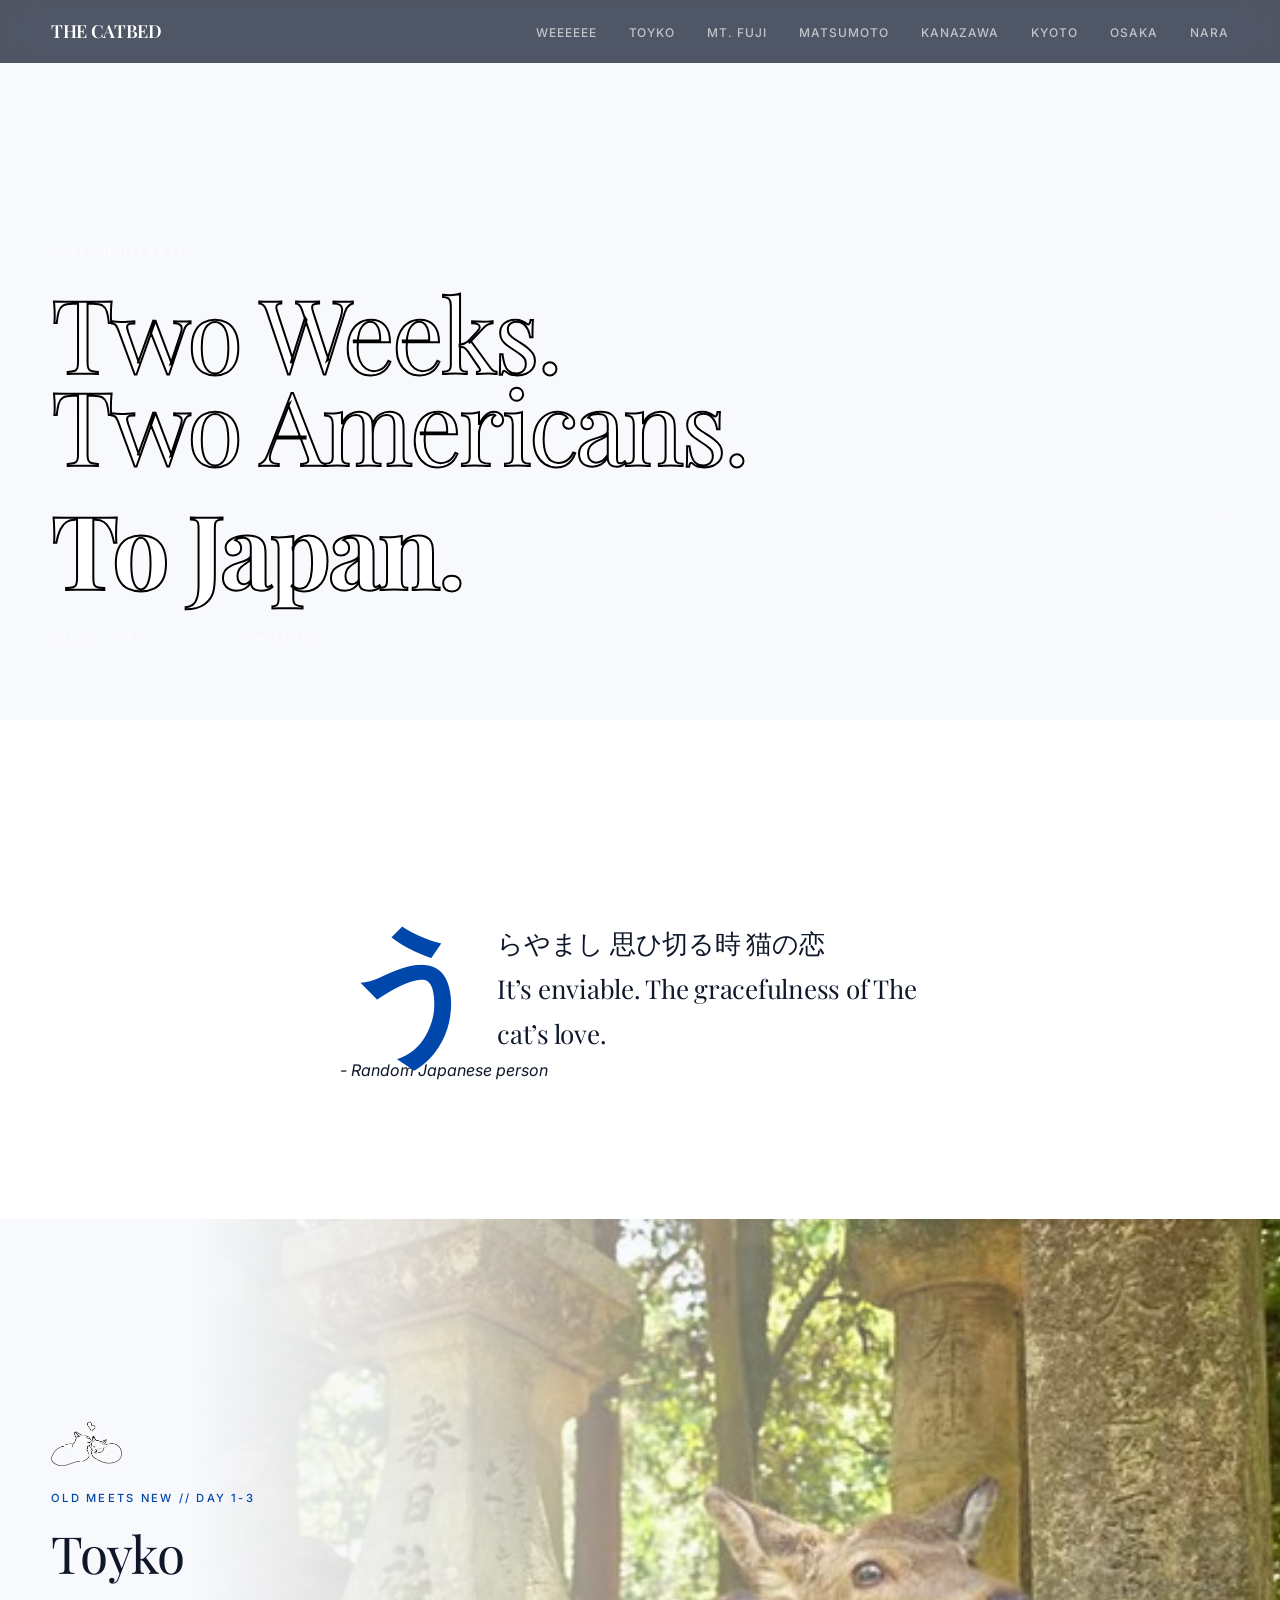
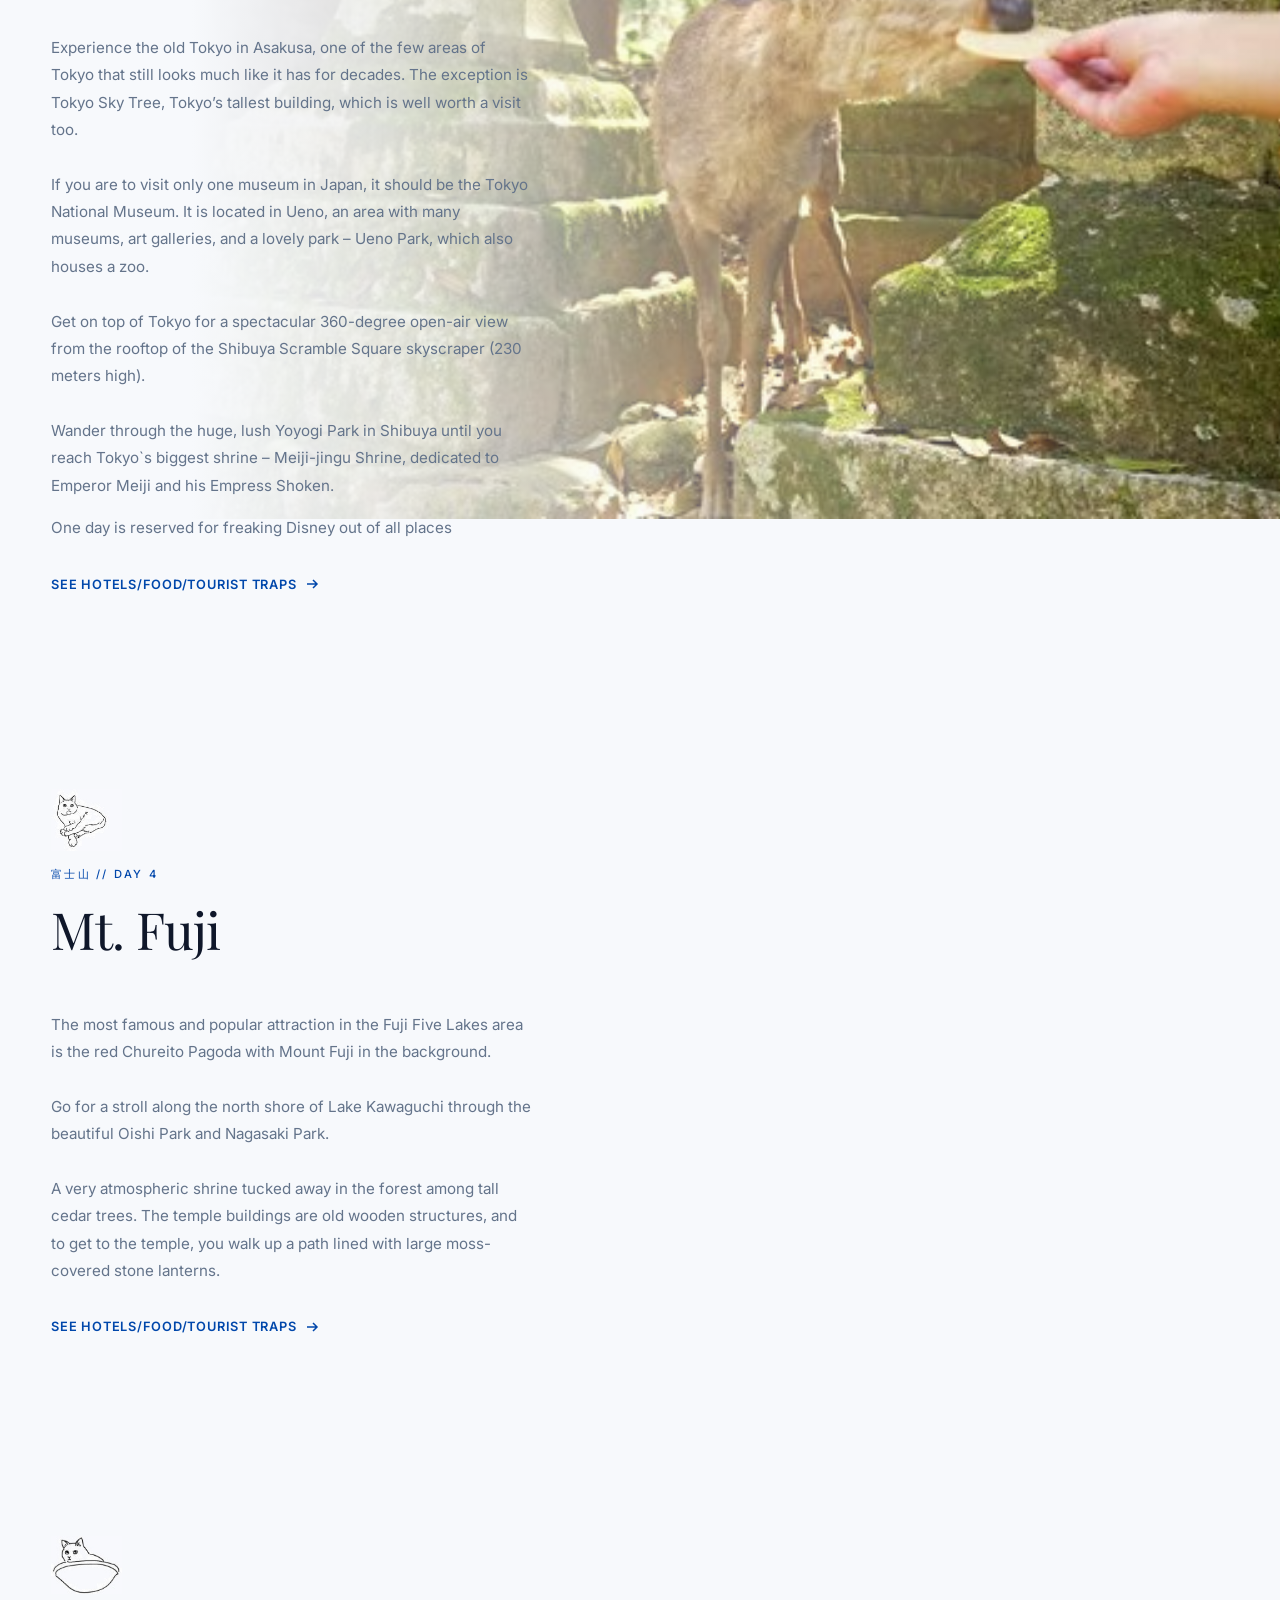
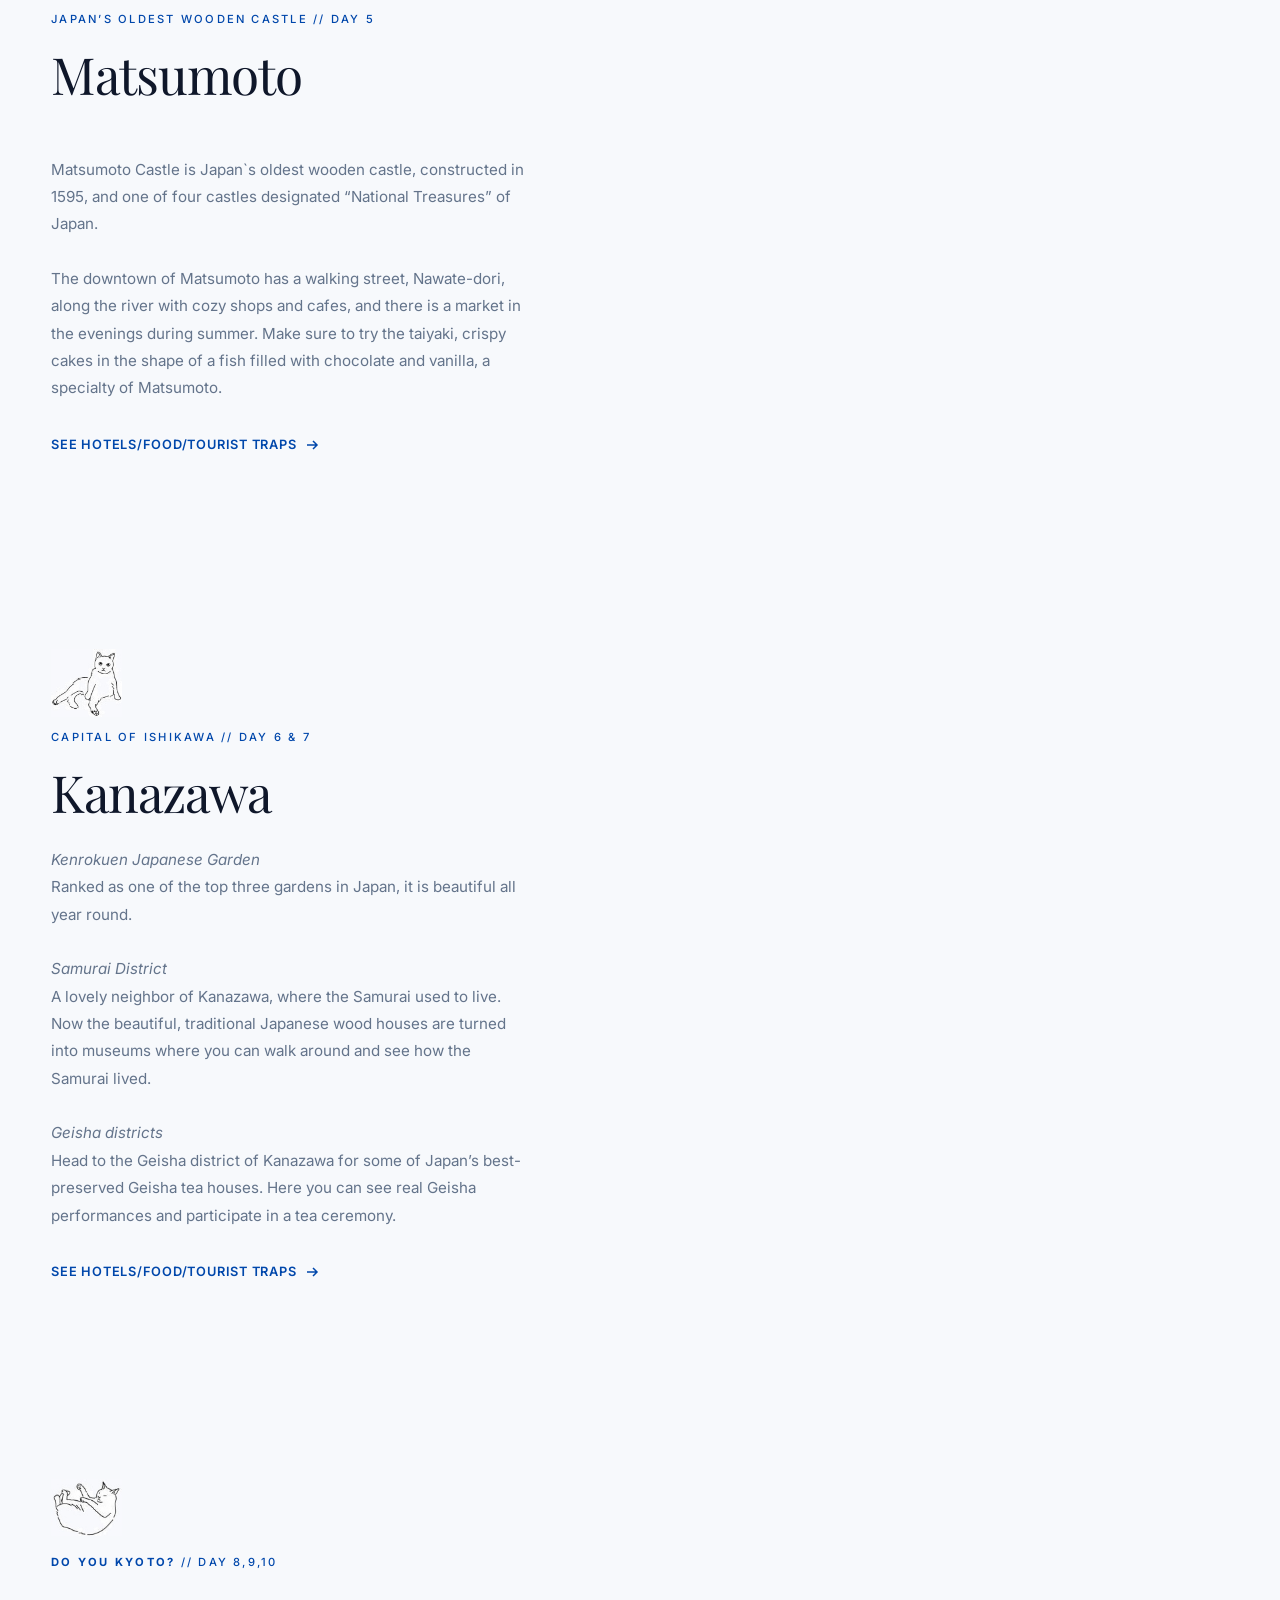
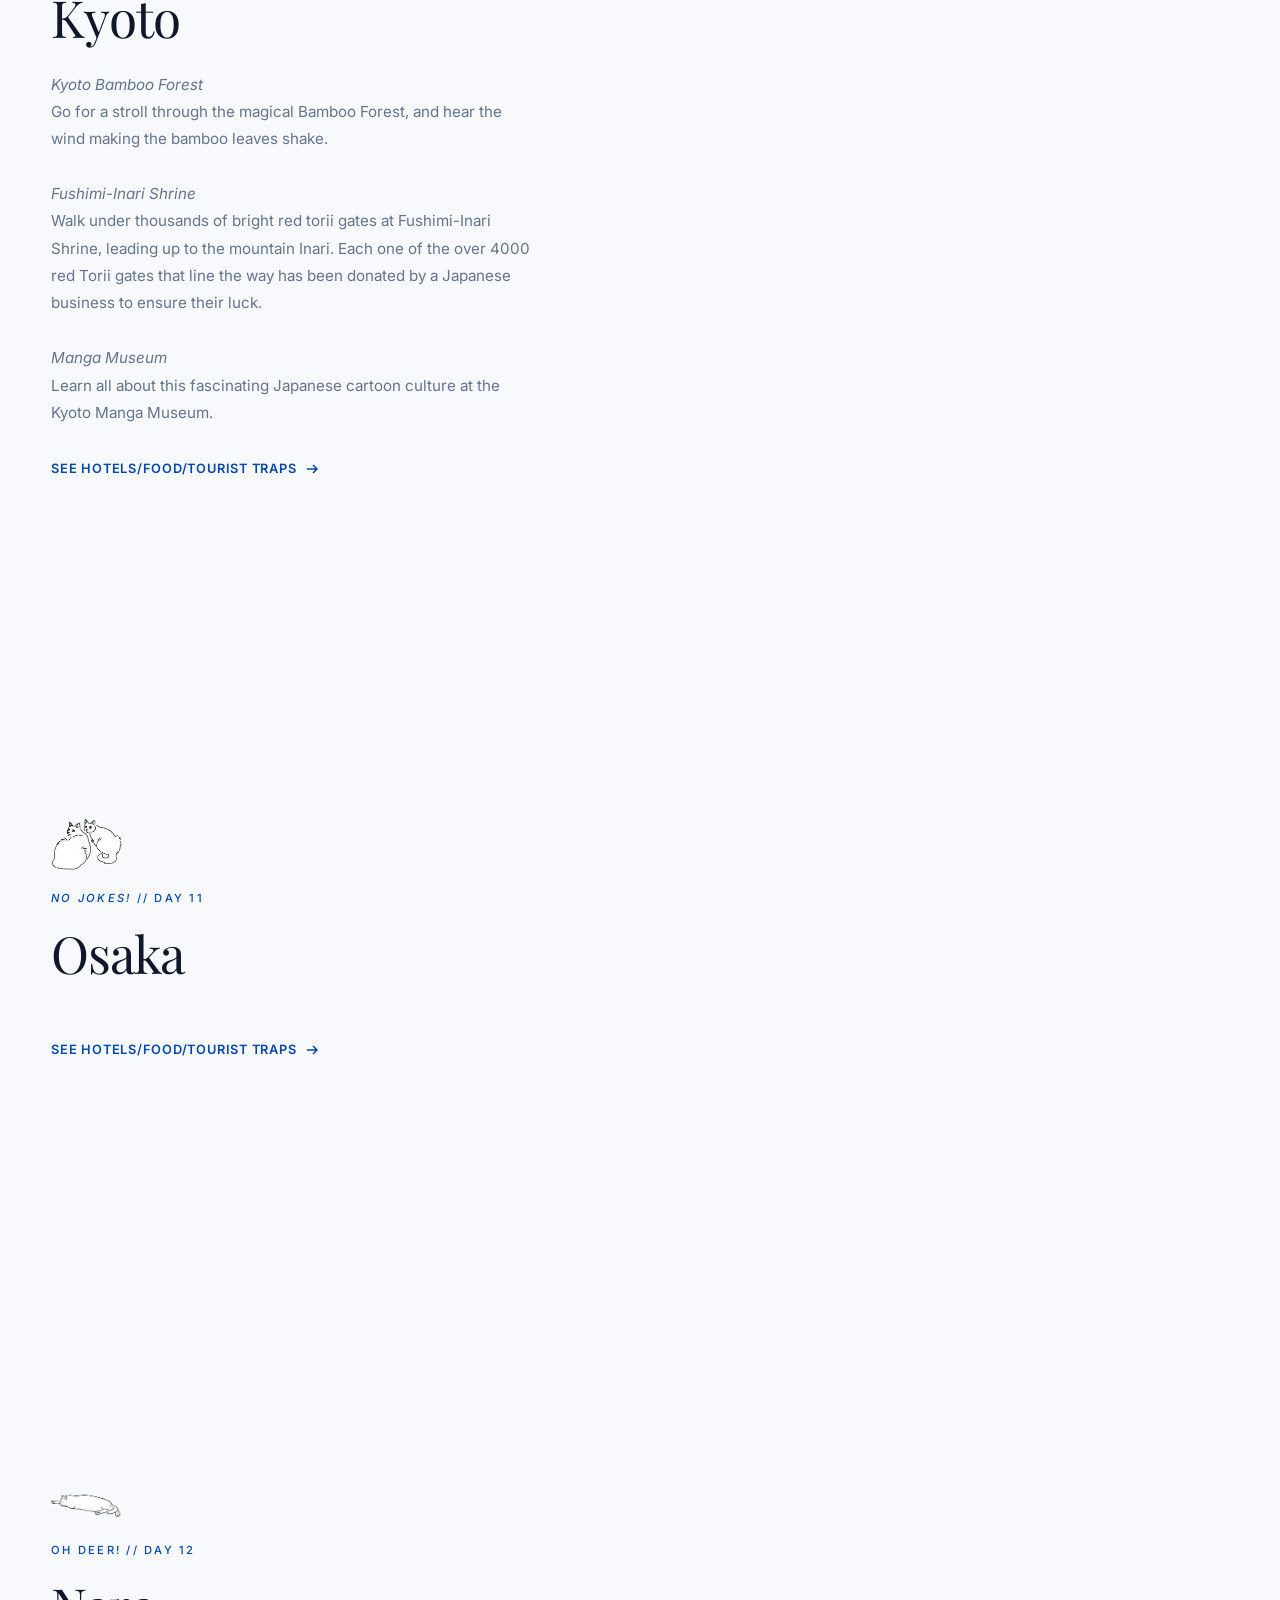
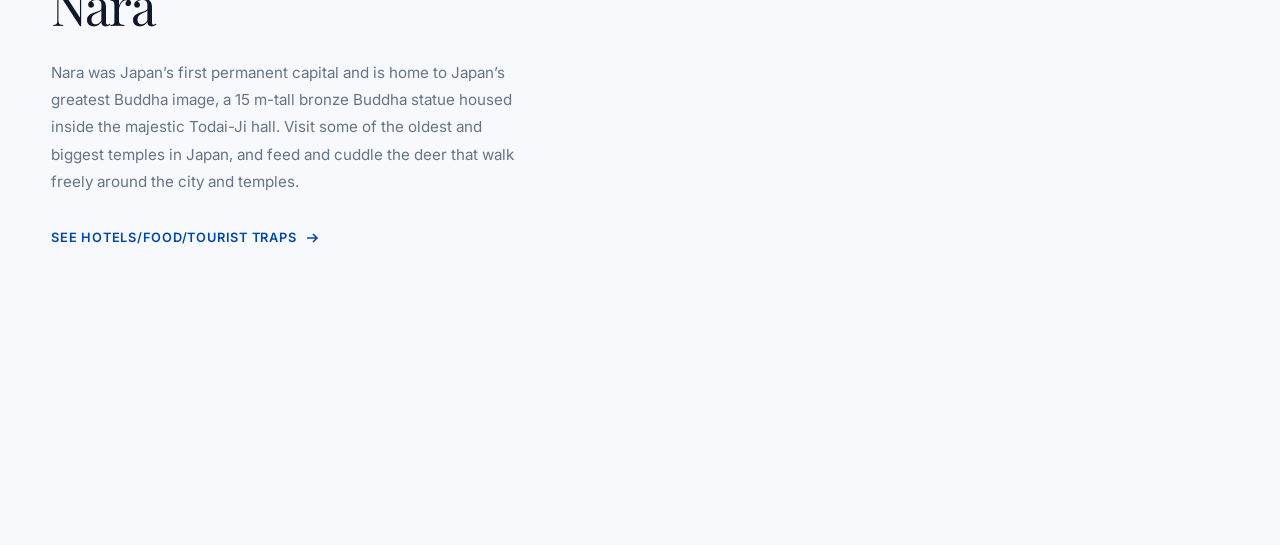
==== commit 0bc887f3: "Update index.html" ====
--- a/index.html
+++ b/index.html
@@ -24,7 +24,7 @@
             <li><a href="#Matsumoto">Matsumoto</a></li>
             <li><a href="#Kanazawa">Kanazawa</a></li>
             <li><a href="#Kyoto">Kyoto</a></li>
-            <li><a href="#Hiroshima">Hiroshima</a></li>
+            <li><a href="#Osaka">Osaka</a></li>
             <li><a href="#Nara">Nara</a></li>
 
         </ul>
@@ -75,19 +75,19 @@
     <!-- Cities -->
     <section class="route" id="route">
         <div class="route-bg">
-            <img src="images/route-01.jpg" alt="Lofoten mountains" class="active" data-slide="0">
-            <img src="images/route-02.jpg" alt="Iceland glacial lagoon" data-slide="1">
-            <img src="images/route-03.jpg" alt="Faroe Islands cliffs" data-slide="2">
-            <img src="images/route-04.jpg" alt="Faroe Islands cliffs" data-slide="3">
-            <img src="images/route-05.jpg" alt="Faroe Islands cliffs" data-slide="4">
-             <img src="images/route-06.jpg" alt="Faroe Islands cliffs" data-slide="5">
-             <img src="images/route-07.jpg" alt="Faroe Islands cliffs" data-slide="6">
+            <img src="./images/route-01.jpg" alt="Lofoten mountains" class="active" data-slide="0">
+            <img src="./images/route-02.jpg" alt="Iceland glacial lagoon" data-slide="1">
+            <img src="./images/route-03.jpg" alt="Faroe Islands cliffs" data-slide="2">
+            <img src="./images/route-04.jpg" alt="Faroe Islands cliffs" data-slide="3">
+            <img src="./images/route-05.jpg" alt="Faroe Islands cliffs" data-slide="4">
+             <img src="./images/route-06.jpg" alt="Faroe Islands cliffs" data-slide="5">
+             <img src="./images/route-07.jpg" alt="Faroe Islands cliffs" data-slide="6">
         </div>
 
         <div class="route-chapters">
 
             <article class="chapter reveal" data-chapter="0" id="Toyko">
-                <div class="chapter-image"> <img src="images/cat1.jpg" alt="cat1" class="active"> </div>
+                <div class="chapter-image"> <img src="./images/cat1.jpg" alt="cat1" class="active"> </div>
                 <p class="chapter-location">Old Meets New // Day 1-3</p>
                 <h2 class="chapter-title">Toyko</h2>
                 <p class="chapter-body">
@@ -109,7 +109,7 @@
             </article>
 
             <article class="chapter reveal" data-chapter="1" id="Fuji">
-                <div class="chapter-image"> <img src="images/cat2.jpg" alt="cat2" class="active"> </div>
+                <div class="chapter-image"> <img src="./images/cat2.jpg" alt="cat2" class="active"> </div>
                 <p class="chapter-location">富士山 // Day 4</p>
                 <h2 class="chapter-title">Mt. Fuji</h2>
                 <p class="chapter-body">
@@ -124,7 +124,7 @@
             </article>
 
             <article class="chapter reveal" data-chapter="2" id="Matsumoto">
-                <div class="chapter-image"> <img src="images/cat3.jpg" alt="cat2" class="active"> </div>
+                <div class="chapter-image"> <img src="./images/cat3.jpg" alt="cat2" class="active"> </div>
                 <p class="chapter-location">Japan’s oldest wooden castle // Day 5</p>
                 <h2 class="chapter-title">Matsumoto</h2>
                 <p class="chapter-body">
@@ -138,7 +138,7 @@
             </article>
 
             <article class="chapter reveal" data-chapter="3" id="Kanazawa">
-                <div class="chapter-image"> <img src="images/cat4.jpg" alt="cat4" class="active"> </div>
+                <div class="chapter-image"> <img src="./images/cat4.jpg" alt="cat4" class="active"> </div>
                 <p class="chapter-location">Capital of Ishikawa  // Day 6 & 7</p>
                 <h2 class="chapter-title">Kanazawa</h2>
                 <p class="chapter-body">
@@ -156,7 +156,7 @@
             </article>
 
             <article class="chapter reveal" data-chapter="4" id="Kyoto">
-                <div class="chapter-image"> <img src="images/cat5.jpg" alt="cat5" class="active"> </div>
+                <div class="chapter-image"> <img src="./images/cat5.jpg" alt="cat5" class="active"> </div>
                 <p class="chapter-location"><b>DO YOU KYOTO?</b> // Day 8,9,10</p>
                 <h2 class="chapter-title">Kyoto</h2>
                 <p class="chapter-body">
@@ -174,15 +174,11 @@
             </article>
 
             <article class="chapter reveal" data-chapter="5" id="Hiroshima">
-                <div class="chapter-image"> <img src="images/cat6.jpg" alt="cat5" class="active"> </div>
+                <div class="chapter-image"> <img src="./images/cat6.jpg" alt="cat5" class="active"> </div>
                 <p class="chapter-location"><em>No Jokes!</em> // Day 11</p>
-                <h2 class="chapter-title">Hiroshima</h2>
-                <p class="chapter-body">
-                <em>Shukkei-en Japanese Garden</em><br>
-                Hiroshima has a fantastic garden, the Japanese garden Shukkei-en, constructed in 1620 and modeled after a garden in China.<br>
-                <em>Hiroshima Castle</em><br>
-                Hiroshima Castle is also known as “Carp Castle”. The castle was initially constructed in 1589 by the daimyo/ 
-                feudal lord of Hiroshima, but was wiped out by the atomic bomb in 1945. So today’s Hiroshima Castle is a replica constructed in 1958.
+                <h2 class="chapter-title">Osaka</h2>
+                <p class="chapter-body">
+               
                 </p>
                 <a href="#" class="chapter-link">
                     See Hotels/Food/Tourist Traps
@@ -191,7 +187,7 @@
             </article>
 
              <article class="chapter reveal" data-chapter="6" id="Nara">
-                <div class="chapter-image"> <img src="images/cat7.jpg" alt="cat7" class="active"> </div>
+                <div class="chapter-image"> <img src="./images/cat7.jpg" alt="cat7" class="active"> </div>
                 <p class="chapter-location">Oh Deer! // Day 12</p>
                 <h2 class="chapter-title">Nara</h2>
                 <p class="chapter-body">
@@ -276,4 +272,4 @@
     </footer>-->
     <script src="tooplate-2164-compass-script.js"></script>
 </body>
-</html>+</html>
--- a/tooplate-2164-compass-style.css
+++ b/tooplate-2164-compass-style.css
@@ -78,11 +78,12 @@
     align-items: center;
     justify-content: space-between;
     padding: 1.5rem var(--gutter);
-    background: transparent;
-    backdrop-filter: none;
-    border-bottom: 1px solid transparent;
-    transition: background 0.5s ease, backdrop-filter 0.5s ease, 
-                padding 0.4s ease, border-color 0.5s ease;
+    background: rgba(15, 23, 42, 0.72);
+    backdrop-filter: blur(16px) saturate(1.4);
+    -webkit-backdrop-filter: blur(16px) saturate(1.4);
+    padding-top: 1rem;
+    padding-bottom: 1rem;
+    border-bottom-color: rgba(255, 255, 255, 0.06);
 }
 
 .nav-bar.scrolled {
@@ -93,6 +94,7 @@
     padding-bottom: 1rem;
     border-bottom-color: rgba(255, 255, 255, 0.06);
 }
+
 
 .nav-logo {
     font-family: var(--serif);
